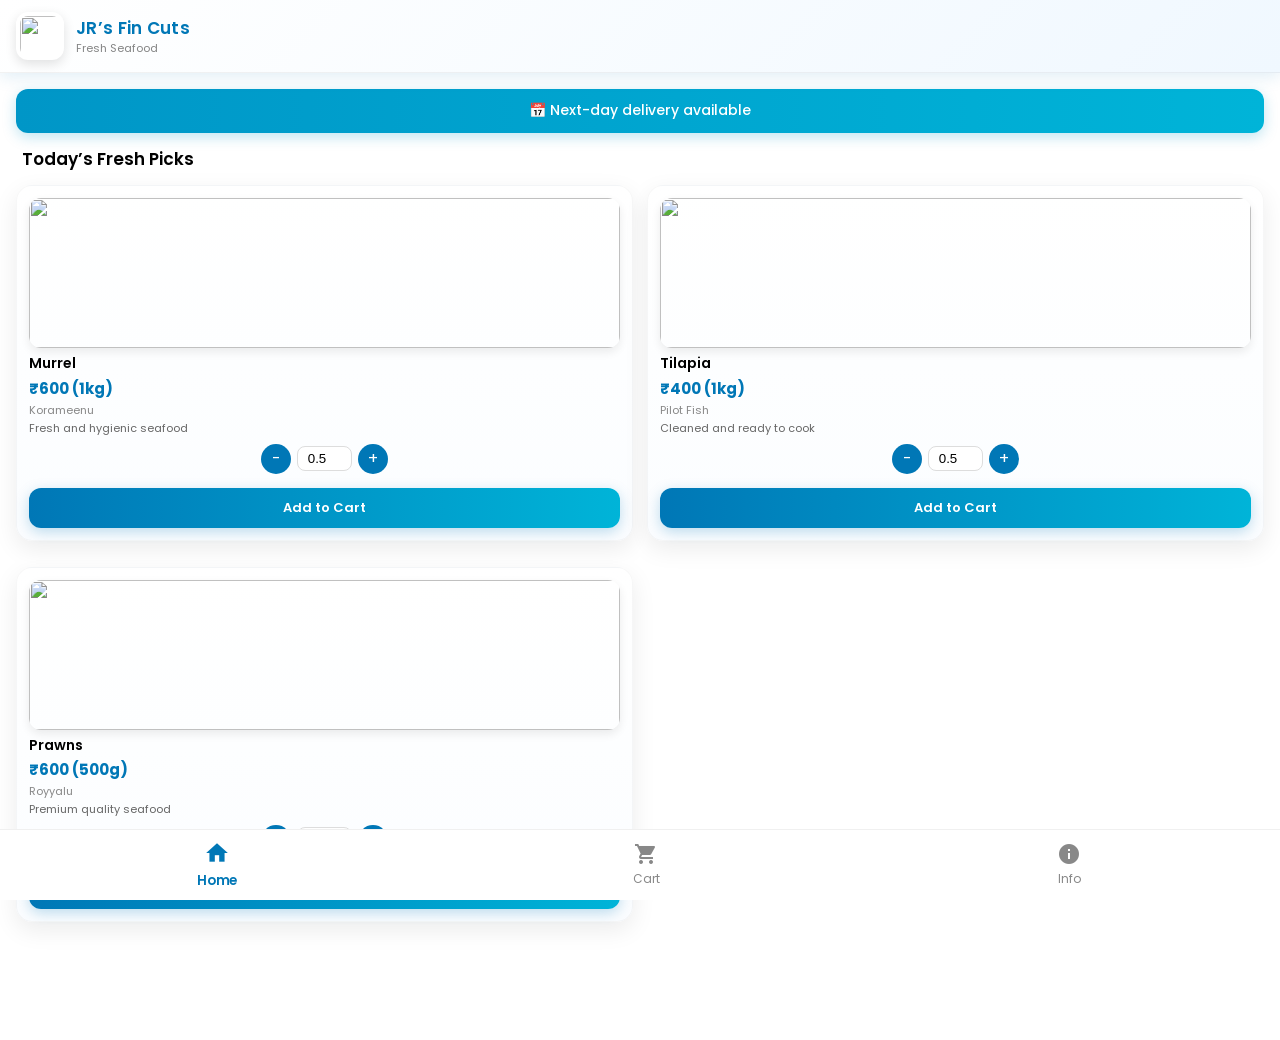
==== index.html @ ba341e98 "Add files via upload" ====
<!DOCTYPE html>
<html>
<head>
  <title>JR’s Fin Cuts</title>
  <meta name="viewport" content="width=device-width, initial-scale=1.0">
  <link rel="stylesheet" href="style.css">
  <link href="https://fonts.googleapis.com/icon?family=Material+Icons" rel="stylesheet">
  <link href="https://fonts.googleapis.com/css2?family=Poppins:wght@400;600&display=swap" rel="stylesheet">
</head>

<body class="home-page">

<div class="header">
  <div class="header-left">
    <img src="images/logo.jpg" class="logo">
    <div class="title-box">
      <h1>JR’s Fin Cuts</h1>
      <p class="tagline">Fresh Seafood</p>
    </div>
  </div>
</div>

<div class="content">

  <div class="banner">
    📅 Next-day delivery available
  </div>

  <h2 class="section-title">Today’s Fresh Picks</h2>

  <div class="container">

    <!-- Murrel -->
    <div class="card">

      <a href="product.html?id=murrel">
        <img src="images/products/koramennu.png" class="single-img">
      </a>

      <!-- NAME + PRICE -->
      <div class="top-row">
        <h3>Murrel</h3>
        <p class="price">₹600 (1kg)</p>
      </div>

      <p class="local">Korameenu</p>
      <p class="desc">Fresh and hygienic seafood</p>

      <!-- ACTION AREA -->
      <div class="action-area">
        <div class="qty">
          <button class="minus">-</button>
          <input type="number" value="0.5" min="0.5" step="0.5">
          <button class="plus">+</button>
        </div>

        <button class="add-btn">Add to Cart</button>
      </div>

    </div>

    <!-- Tilapia -->
    <div class="card">

      <a href="product.html?id=tilapia">
        <img src="images/products/fish1.png" class="single-img">
      </a>

      <div class="top-row">
        <h3>Tilapia</h3>
        <p class="price">₹400 (1kg)</p>
      </div>

      <p class="local">Pilot Fish</p>
      <p class="desc">Cleaned and ready to cook</p>

      <div class="action-area">
        <div class="qty">
          <button class="minus">-</button>
          <input type="number" value="0.5" min="0.5" step="0.5">
          <button class="plus">+</button>
        </div>

        <button class="add-btn">Add to Cart</button>
      </div>

    </div>

    <!-- Prawns -->
    <div class="card">

      <a href="product.html?id=prawns">
        <img src="images/products/prawns3.png" class="single-img">
      </a>

      <div class="top-row">
        <h3>Prawns</h3>
        <p class="price">₹600 (500g)</p>
      </div>

      <p class="local">Royyalu</p>
      <p class="desc">Premium quality seafood</p>

      <div class="action-area">
        <div class="qty">
          <button class="minus">-</button>
          <input type="number" value="0.5" min="0.5" step="0.5">
          <button class="plus">+</button>
        </div>

        <button class="add-btn">Add to Cart</button>
      </div>

    </div>

  </div>

</div>

<div class="bottom-nav">
  <a href="index.html" class="active">
    <span class="material-icons">home</span><br>Home
  </a>
  <a href="cart.html">
    <span class="material-icons">shopping_cart</span>
    <span id="cart-count" class="badge"></span>
    <br>Cart
  </a>
  <a href="info.html">
    <span class="material-icons">info</span><br>Info
  </a>
</div>

<div id="toast"></div>

<script src="script.js"></script>

</body>
</html>
---- style.css ----
/* ===== BASE RESET (SAFE) ===== */
*,
*::before,
*::after {
  box-sizing: border-box;
  margin: 0;
  padding: 0;
}

/* ===== IMAGE BASE SYSTEM ===== */
img {
  max-width: 100%;
  display: block;
}

/* Prevent font inconsistencies */
html {
  -webkit-text-size-adjust: 100%;
}

/* Improve rendering */
body {
  line-height: 1.4;
}

/* ===== TYPOGRAPHY SYSTEM (SAFE) ===== */

/* Headings */
h1 {
  font-size: 18px;
  font-weight: 600;
}

h2 {
  font-size: 17px;
  font-weight: 600;
}

h3 {
  font-size: 14px;
  font-weight: 600;
}

/* Paragraphs */
p {
  font-size: 13px;
  line-height: 1.4;
}

/* Small text (reuse existing classes safely) */
.local,
.desc,
.tagline {
  font-size: 11px;
  line-height: 1.3;
}

/* ===== BASE SPACING SYSTEM (SAFE) ===== */

/* Section spacing */
.section-title {
  margin: 16px 6px 10px;
}

/* Card spacing normalization */
.card {
  margin-bottom: 12px;
}

/* Paragraph spacing */
p {
  margin: 4px 0;
}

/* Headings spacing */
h1, h2, h3 {
  margin: 4px 0;
}

/* Button spacing */
button {
  margin-top: 6px;
}

.qty button {
  margin-top: 0;
}

/* =========================
   GLOBAL RESET
========================= */
* {
  box-sizing: border-box;
}

/* =========================
   BASE SYSTEM
========================= */
body {
  margin: 0;
  font-family: 'Poppins', sans-serif;

  background: url("images/bg.jpg") no-repeat center center fixed;
  background-size: cover;

  padding-bottom: 90px;
  -webkit-font-smoothing: antialiased;
  text-rendering: optimizeLegibility;
}

/* ✅ BLUR OVERLAY */
body::before {
  content: "";
  position: fixed;
  top: 0;
  left: 0;
  width: 100%;
  height: 100%;

  backdrop-filter: blur(1px);
  background: rgba(255,255,255,0.35);

  z-index: -1;
}

html {
  scroll-behavior: smooth;
}

.content {
  padding: 16px;
  width: 100%;
}

/* =========================
   HEADER (GLASS PREMIUM)
========================= */
.header {
  display: flex;
  align-items: center;
  padding: 12px 16px;

  background: linear-gradient(135deg, #ffffff, #f0f8ff);
  backdrop-filter: blur(10px);

  position: sticky;
  top: 0;
  z-index: 10;

  border-bottom: 1px solid rgba(0,0,0,0.05);
  box-shadow: 0 4px 16px rgba(0,119,182,0.12);
}

.header-left {
  display: flex;
  align-items: center;
}

.logo {
  width: 48px;
  height: 48px;
  border-radius: 12px;
  margin-right: 12px;

  background: white;
  padding: 4px;

  box-shadow: 0 4px 12px rgba(0,0,0,0.12);
}

.title-box h1 {
  margin: 0;
  font-size: 17px;
  font-weight: 600;
  color: #0077B6;
  letter-spacing: 0.3px;
}

.tagline {
  margin: 0;
  font-size: 11px;
  color: #666;
  opacity: 0.8;
}

/* =========================
   BANNER
========================= */
.banner {
  background: linear-gradient(90deg, #0096C7, #00B4D8);
  color: white;
  padding: 12px;
  border-radius: 12px;
  text-align: center;
  font-size: 14px;
  margin-bottom: 15px;
  font-weight: 500;
  box-shadow: 0 4px 14px rgba(0,150,199,0.25);
}

/* =========================
   TITLES
========================= */
.section-title {
  margin: 14px 6px;
  font-size: 17px;
  font-weight: 600;
}

/* =========================
   GRID SYSTEM
========================= */
.container {
  display: grid;
  grid-template-columns: repeat(2, 1fr);
  gap: 14px;
  width: 100%;
}

/* =========================
   PRODUCT CARD
========================= */
.card {
  background: linear-gradient(180deg, #ffffff, #fbfdff);
  border-radius: 16px;
  padding: 12px;

  border: 1px solid rgba(0,0,0,0.03);
  box-shadow: 0 8px 24px rgba(0,0,0,0.08);

  transition: transform 0.25s ease, box-shadow 0.25s ease;

  width: 100%;
}

.card:hover {
  transform: translateY(-4px);
  box-shadow: 0 12px 28px rgba(0,0,0,0.12);
}

/* =========================
   IMAGE SLIDER
========================= */
.product-slider {
  cursor: pointer;
}

.slide {
  width: 100%;
  height: 150px;
  object-fit: cover;
  border-radius: 12px;
  display: none;
  background: #eee;
  box-shadow: 0 4px 10px rgba(0,0,0,0.08);
}

.slide.active {
  display: block;
}

.dots {
  text-align: center;
  margin: 6px 0;
}

.dot {
  height: 6px;
  width: 6px;
  background: #ccc;
  border-radius: 50%;
  margin: 3px;
  display: inline-block;
}

.dot.active {
  background: #0077B6;
}

/* =========================
   SINGLE IMAGE
========================= */
.single-img {
  width: 100%;
  height: 150px;
  object-fit: cover;
  border-radius: 12px;
  margin-bottom: 6px;
  box-shadow: 0 4px 10px rgba(0,0,0,0.08);
}

/* =========================
   TEXT SYSTEM
========================= */
.card h3 {
  font-size: 14px;
  font-weight: 600;
  margin: 6px 0 2px;
}

.local {
  font-size: 11px;
  color: #888;
}

.price {
  font-size: 15px;
  font-weight: 700;
  color: #0077B6;
  margin: 4px 0;
}

.desc {
  font-size: 11px;
  color: #666;
  line-height: 1.3;
}

/* =========================
   QUANTITY
========================= */
.qty {
  display: flex;
  align-items: center;
  justify-content: center;
  gap: 6px;
  margin: 8px 0;
}

.qty button {
  background: #0077B6;
  color: white;
  border: none;
  width: 30px;
  height: 30px;
  border-radius: 50%;
  font-size: 16px;
}

.qty input {
  width: 55px;
  text-align: center;
  border-radius: 8px;
  border: 1px solid #ddd;
  padding: 4px;
  font-weight: 500;
  outline: none;
}

.qty input:focus {
  border-color: #0077B6;
}

/* =========================
   BUTTON SYSTEM
========================= */
button {
  font-family: 'Poppins', sans-serif;
  transition: transform 0.2s ease, opacity 0.2s ease;
  -webkit-tap-highlight-color: transparent;

  display: inline-block;
}

button:hover {
  opacity: 0.95;
}

button:active {
  transform: scale(0.96);
}

.add-btn {
  background: linear-gradient(90deg, #0077B6, #00B4D8);
  color: white;
  border: none;
  padding: 10px;
  width: 100%;
  border-radius: 12px;
  font-size: 13px;
  font-weight: 600;
  box-shadow: 0 4px 14px rgba(0,119,182,0.25);
}

.add-btn:active {
  transform: scale(0.95);
}

/* =========================
   CART
========================= */
.cart-item {
  background: white;
  width: 92%;
  margin: 12px auto;
  padding: 14px;
  border-radius: 16px;

  border: 1px solid rgba(0,0,0,0.04);
  box-shadow: 0 6px 18px rgba(0,0,0,0.08);

  transition: all 0.2s ease;
}

.cart-item:hover {
  transform: scale(1.01);
}

.cart-row {
  display: flex;
  gap: 12px;
}

.cart-img {
  width: 80px;
  height: 80px;
  border-radius: 12px;
}

.cart-details {
  flex: 1;
}

.item-total {
  font-weight: 600;
}

/* =========================
   ORDER BUTTON
========================= */
#orderBtn {
  background: linear-gradient(90deg, #2ECC71, #27AE60);
  color: white;
  border: none;
  padding: 16px;
  width: 90%;
  border-radius: 14px;
  font-size: 16px;
  margin-top: 10px;
  box-shadow: 0 6px 18px rgba(46,204,113,0.3);

  display: block;
  margin-left: auto;
  margin-right: auto;
}

/* =========================
   INFO PAGE
========================= */
.info-card {
  width: 92%;
  margin: 12px auto;
  padding: 14px;
  border-radius: 16px;
  background: white;
}

.contact-btn {
  background: #0096C7;
  color: white;
  border: none;
  padding: 12px;
  width: 100%;
  margin: 6px 0;
  border-radius: 10px;
  font-weight: 600;
}

/* =========================
   NAVBAR
========================= */
.bottom-nav {
  position: fixed;
  bottom: 0;
  width: 100%;
  background: white;
  display: flex;
  justify-content: space-around;
  padding: 12px 0;
  border-top: 1px solid rgba(0,0,0,0.06);
}

.bottom-nav a {
  text-decoration: none;
  color: #888;
  font-size: 12px;
  text-align: center;
  position: relative;
  transition: all 0.2s ease;
}

.bottom-nav a.active {
  color: #0077B6;
  font-weight: 600;
  transform: scale(1.1);
}

/* =========================
   ICONS + BADGE
========================= */
.material-icons {
  font-size: 22px;
}

.badge {
  position: absolute;
  top: 2px;
  right: 10px;
  background: #ff4d4f;
  color: white;
  font-size: 10px;
  padding: 2px 6px;
  border-radius: 50%;
}

/* =========================
   TOAST
========================= */
#toast {
  position: fixed;
  bottom: 80px;
  left: 50%;
  transform: translateX(-50%);

  background: rgba(0,0,0,0.85);
  color: white;
  padding: 10px 20px;
  border-radius: 20px;
  font-size: 13px;

  display: none;
  pointer-events: none;
  z-index: 999;
}

/* =========================
   ANIMATIONS
========================= */
.card, .cart-item {
  animation: fadeIn 0.4s ease;
}

@keyframes fadeIn {
  from {
    opacity: 0;
    transform: translateY(8px);
  }
  to {
    opacity: 1;
    transform: translateY(0);
  }
}

/* =========================
  PRODUCT DETAIL PAGE
  ========================= */
.product-img {
  width: 100%;
}

/* ===== CLEANUP: INLINE STYLES ===== */

.back-btn {
  margin-bottom: 10px;
}

.section-subtitle {
  margin-top: 30px;
}
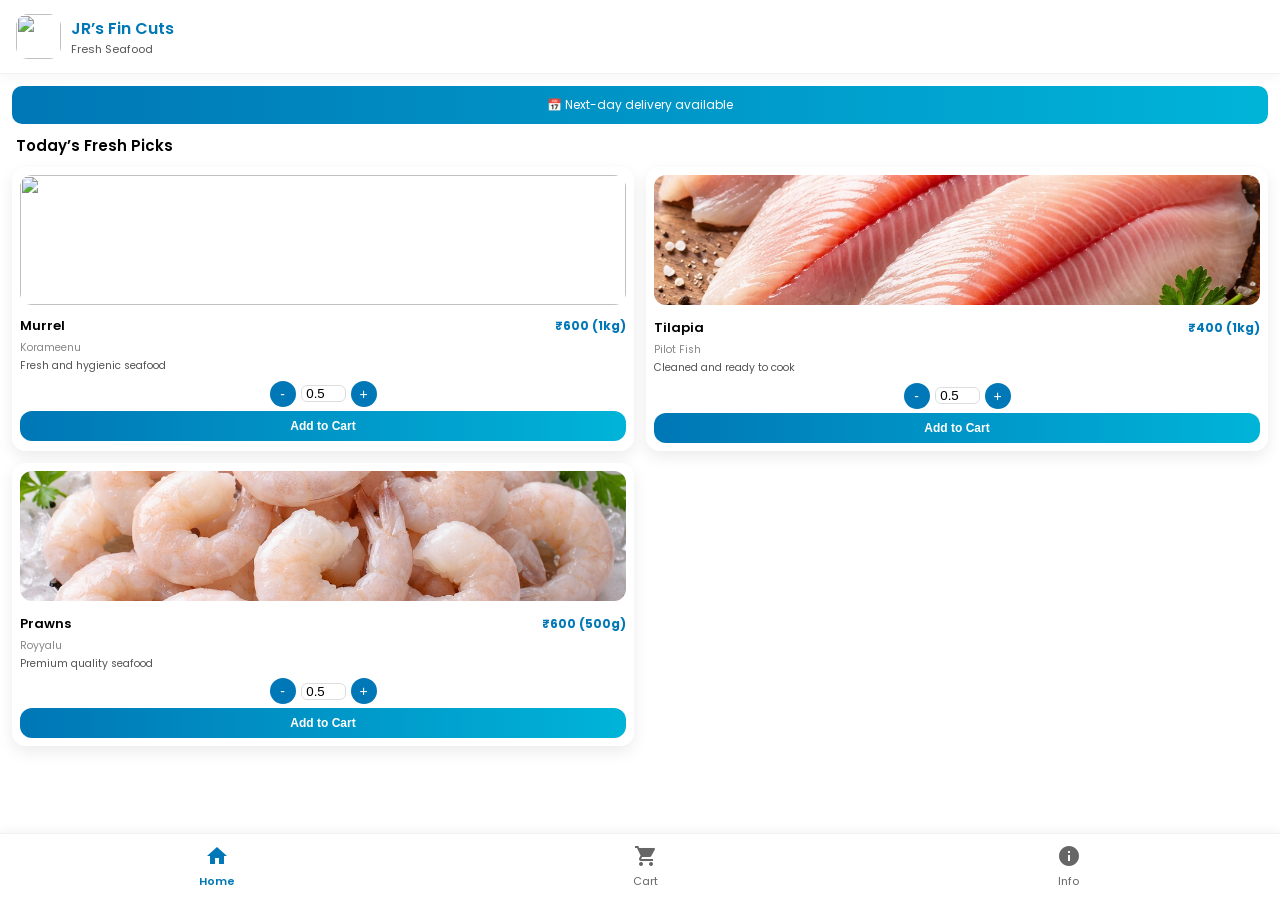
==== commit 7707d680: "Add files via upload" ====
--- a/index.html
+++ b/index.html
@@ -3,13 +3,16 @@
 <head>
   <title>JR’s Fin Cuts</title>
   <meta name="viewport" content="width=device-width, initial-scale=1.0">
+
   <link rel="stylesheet" href="style.css">
+
   <link href="https://fonts.googleapis.com/icon?family=Material+Icons" rel="stylesheet">
   <link href="https://fonts.googleapis.com/css2?family=Poppins:wght@400;600&display=swap" rel="stylesheet">
 </head>
 
 <body class="home-page">
 
+<!-- HEADER -->
 <div class="header">
   <div class="header-left">
     <img src="images/logo.jpg" class="logo">
@@ -20,6 +23,7 @@
   </div>
 </div>
 
+<!-- CONTENT -->
 <div class="content">
 
   <div class="banner">
@@ -31,13 +35,16 @@
   <div class="container">
 
     <!-- Murrel -->
-    <div class="card">
+    <div class="card"
+      data-name="Murrel"
+      data-local="Korameenu"
+      data-price="600"
+      data-img="images/products/koramennu.png">
 
       <a href="product.html?id=murrel">
         <img src="images/products/koramennu.png" class="single-img">
       </a>
 
-      <!-- NAME + PRICE -->
       <div class="top-row">
         <h3>Murrel</h3>
         <p class="price">₹600 (1kg)</p>
@@ -46,7 +53,6 @@
       <p class="local">Korameenu</p>
       <p class="desc">Fresh and hygienic seafood</p>
 
-      <!-- ACTION AREA -->
       <div class="action-area">
         <div class="qty">
           <button class="minus">-</button>
@@ -54,16 +60,20 @@
           <button class="plus">+</button>
         </div>
 
-        <button class="add-btn">Add to Cart</button>
+        <button class="add-btn btn">Add to Cart</button>
       </div>
 
     </div>
 
     <!-- Tilapia -->
-    <div class="card">
+    <div class="card"
+      data-name="Tilapia"
+      data-local="Pilot Fish"
+      data-price="400"
+      data-img="images/products/tilapia.png">
 
       <a href="product.html?id=tilapia">
-        <img src="images/products/fish1.png" class="single-img">
+        <img src="images/products/tilapia.png" class="single-img">
       </a>
 
       <div class="top-row">
@@ -81,16 +91,20 @@
           <button class="plus">+</button>
         </div>
 
-        <button class="add-btn">Add to Cart</button>
+        <button class="add-btn btn">Add to Cart</button>
       </div>
 
     </div>
 
     <!-- Prawns -->
-    <div class="card">
+    <div class="card"
+      data-name="Prawns"
+      data-local="Royyalu"
+      data-price="600"
+      data-img="images/products/prawns.png">
 
       <a href="product.html?id=prawns">
-        <img src="images/products/prawns3.png" class="single-img">
+        <img src="images/products/prawns.png" class="single-img">
       </a>
 
       <div class="top-row">
@@ -108,7 +122,7 @@
           <button class="plus">+</button>
         </div>
 
-        <button class="add-btn">Add to Cart</button>
+        <button class="add-btn btn">Add to Cart</button>
       </div>
 
     </div>
@@ -117,22 +131,27 @@
 
 </div>
 
+<!-- NAVBAR -->
 <div class="bottom-nav">
   <a href="index.html" class="active">
     <span class="material-icons">home</span><br>Home
   </a>
+
   <a href="cart.html">
     <span class="material-icons">shopping_cart</span>
     <span id="cart-count" class="badge"></span>
     <br>Cart
   </a>
+
   <a href="info.html">
     <span class="material-icons">info</span><br>Info
   </a>
 </div>
 
+<!-- TOAST -->
 <div id="toast"></div>
 
+<!-- SCRIPT -->
 <script src="script.js"></script>
 
 </body>
--- a/style.css
+++ b/style.css
@@ -1,114 +1,23 @@
-/* ===== BASE RESET (SAFE) ===== */
-*,
-*::before,
-*::after {
-  box-sizing: border-box;
+/* =========================
+   GLOBAL BASE
+========================= */
+
+* {
   margin: 0;
   padding: 0;
-}
-
-/* ===== IMAGE BASE SYSTEM ===== */
-img {
-  max-width: 100%;
-  display: block;
-}
-
-/* Prevent font inconsistencies */
-html {
-  -webkit-text-size-adjust: 100%;
-}
-
-/* Improve rendering */
+  box-sizing: border-box;
+}
+
 body {
-  line-height: 1.4;
-}
-
-/* ===== TYPOGRAPHY SYSTEM (SAFE) ===== */
-
-/* Headings */
-h1 {
-  font-size: 18px;
-  font-weight: 600;
-}
-
-h2 {
-  font-size: 17px;
-  font-weight: 600;
-}
-
-h3 {
-  font-size: 14px;
-  font-weight: 600;
-}
-
-/* Paragraphs */
-p {
-  font-size: 13px;
-  line-height: 1.4;
-}
-
-/* Small text (reuse existing classes safely) */
-.local,
-.desc,
-.tagline {
-  font-size: 11px;
-  line-height: 1.3;
-}
-
-/* ===== BASE SPACING SYSTEM (SAFE) ===== */
-
-/* Section spacing */
-.section-title {
-  margin: 16px 6px 10px;
-}
-
-/* Card spacing normalization */
-.card {
-  margin-bottom: 12px;
-}
-
-/* Paragraph spacing */
-p {
-  margin: 4px 0;
-}
-
-/* Headings spacing */
-h1, h2, h3 {
-  margin: 4px 0;
-}
-
-/* Button spacing */
-button {
-  margin-top: 6px;
-}
-
-.qty button {
-  margin-top: 0;
-}
-
-/* =========================
-   GLOBAL RESET
-========================= */
-* {
-  box-sizing: border-box;
-}
-
-/* =========================
-   BASE SYSTEM
-========================= */
-body {
-  margin: 0;
   font-family: 'Poppins', sans-serif;
 
   background: url("images/bg.jpg") no-repeat center center fixed;
   background-size: cover;
 
   padding-bottom: 90px;
-  -webkit-font-smoothing: antialiased;
-  text-rendering: optimizeLegibility;
-}
-
-/* ✅ BLUR OVERLAY */
+}
+
+/* BACKGROUND BLUR ONLY */
 body::before {
   content: "";
   position: fixed;
@@ -117,38 +26,31 @@
   width: 100%;
   height: 100%;
 
-  backdrop-filter: blur(1px);
-  background: rgba(255,255,255,0.35);
+  backdrop-filter: blur(2px);
+  -webkit-backdrop-filter: blur(2px);
+
+  background: rgba(255,255,255,0.2);
 
   z-index: -1;
 }
 
-html {
-  scroll-behavior: smooth;
-}
-
-.content {
-  padding: 16px;
-  width: 100%;
-}
-
 /* =========================
-   HEADER (GLASS PREMIUM)
+   HEADER (NO BLUR - PREMIUM)
 ========================= */
+
 .header {
   display: flex;
   align-items: center;
-  padding: 12px 16px;
-
-  background: linear-gradient(135deg, #ffffff, #f0f8ff);
-  backdrop-filter: blur(10px);
+  padding: 14px 16px;
+
+  background: rgba(255,255,255,0.95);
 
   position: sticky;
   top: 0;
   z-index: 10;
 
   border-bottom: 1px solid rgba(0,0,0,0.05);
-  box-shadow: 0 4px 16px rgba(0,119,182,0.12);
+  box-shadow: 0 4px 12px rgba(0,0,0,0.04);
 }
 
 .header-left {
@@ -157,347 +59,55 @@
 }
 
 .logo {
-  width: 48px;
-  height: 48px;
+  width: 45px;
+  height: 45px;
   border-radius: 12px;
-  margin-right: 12px;
-
-  background: white;
-  padding: 4px;
-
-  box-shadow: 0 4px 12px rgba(0,0,0,0.12);
+  margin-right: 10px;
 }
 
 .title-box h1 {
-  margin: 0;
-  font-size: 17px;
-  font-weight: 600;
+  font-size: 16px;
   color: #0077B6;
-  letter-spacing: 0.3px;
+  font-weight: 600;
 }
 
 .tagline {
-  margin: 0;
   font-size: 11px;
-  color: #666;
-  opacity: 0.8;
+  color: #555;
 }
 
 /* =========================
-   BANNER
+   NAVBAR (NO BLUR)
 ========================= */
-.banner {
-  background: linear-gradient(90deg, #0096C7, #00B4D8);
-  color: white;
-  padding: 12px;
-  border-radius: 12px;
-  text-align: center;
-  font-size: 14px;
-  margin-bottom: 15px;
-  font-weight: 500;
-  box-shadow: 0 4px 14px rgba(0,150,199,0.25);
-}
-
-/* =========================
-   TITLES
-========================= */
-.section-title {
-  margin: 14px 6px;
-  font-size: 17px;
-  font-weight: 600;
-}
-
-/* =========================
-   GRID SYSTEM
-========================= */
-.container {
-  display: grid;
-  grid-template-columns: repeat(2, 1fr);
-  gap: 14px;
-  width: 100%;
-}
-
-/* =========================
-   PRODUCT CARD
-========================= */
-.card {
-  background: linear-gradient(180deg, #ffffff, #fbfdff);
-  border-radius: 16px;
-  padding: 12px;
-
-  border: 1px solid rgba(0,0,0,0.03);
-  box-shadow: 0 8px 24px rgba(0,0,0,0.08);
-
-  transition: transform 0.25s ease, box-shadow 0.25s ease;
-
-  width: 100%;
-}
-
-.card:hover {
-  transform: translateY(-4px);
-  box-shadow: 0 12px 28px rgba(0,0,0,0.12);
-}
-
-/* =========================
-   IMAGE SLIDER
-========================= */
-.product-slider {
-  cursor: pointer;
-}
-
-.slide {
-  width: 100%;
-  height: 150px;
-  object-fit: cover;
-  border-radius: 12px;
-  display: none;
-  background: #eee;
-  box-shadow: 0 4px 10px rgba(0,0,0,0.08);
-}
-
-.slide.active {
-  display: block;
-}
-
-.dots {
-  text-align: center;
-  margin: 6px 0;
-}
-
-.dot {
-  height: 6px;
-  width: 6px;
-  background: #ccc;
-  border-radius: 50%;
-  margin: 3px;
-  display: inline-block;
-}
-
-.dot.active {
-  background: #0077B6;
-}
-
-/* =========================
-   SINGLE IMAGE
-========================= */
-.single-img {
-  width: 100%;
-  height: 150px;
-  object-fit: cover;
-  border-radius: 12px;
-  margin-bottom: 6px;
-  box-shadow: 0 4px 10px rgba(0,0,0,0.08);
-}
-
-/* =========================
-   TEXT SYSTEM
-========================= */
-.card h3 {
-  font-size: 14px;
-  font-weight: 600;
-  margin: 6px 0 2px;
-}
-
-.local {
-  font-size: 11px;
-  color: #888;
-}
-
-.price {
-  font-size: 15px;
-  font-weight: 700;
-  color: #0077B6;
-  margin: 4px 0;
-}
-
-.desc {
-  font-size: 11px;
-  color: #666;
-  line-height: 1.3;
-}
-
-/* =========================
-   QUANTITY
-========================= */
-.qty {
-  display: flex;
-  align-items: center;
-  justify-content: center;
-  gap: 6px;
-  margin: 8px 0;
-}
-
-.qty button {
-  background: #0077B6;
-  color: white;
-  border: none;
-  width: 30px;
-  height: 30px;
-  border-radius: 50%;
-  font-size: 16px;
-}
-
-.qty input {
-  width: 55px;
-  text-align: center;
-  border-radius: 8px;
-  border: 1px solid #ddd;
-  padding: 4px;
-  font-weight: 500;
-  outline: none;
-}
-
-.qty input:focus {
-  border-color: #0077B6;
-}
-
-/* =========================
-   BUTTON SYSTEM
-========================= */
-button {
-  font-family: 'Poppins', sans-serif;
-  transition: transform 0.2s ease, opacity 0.2s ease;
-  -webkit-tap-highlight-color: transparent;
-
-  display: inline-block;
-}
-
-button:hover {
-  opacity: 0.95;
-}
-
-button:active {
-  transform: scale(0.96);
-}
-
-.add-btn {
-  background: linear-gradient(90deg, #0077B6, #00B4D8);
-  color: white;
-  border: none;
-  padding: 10px;
-  width: 100%;
-  border-radius: 12px;
-  font-size: 13px;
-  font-weight: 600;
-  box-shadow: 0 4px 14px rgba(0,119,182,0.25);
-}
-
-.add-btn:active {
-  transform: scale(0.95);
-}
-
-/* =========================
-   CART
-========================= */
-.cart-item {
-  background: white;
-  width: 92%;
-  margin: 12px auto;
-  padding: 14px;
-  border-radius: 16px;
-
-  border: 1px solid rgba(0,0,0,0.04);
-  box-shadow: 0 6px 18px rgba(0,0,0,0.08);
-
-  transition: all 0.2s ease;
-}
-
-.cart-item:hover {
-  transform: scale(1.01);
-}
-
-.cart-row {
-  display: flex;
-  gap: 12px;
-}
-
-.cart-img {
-  width: 80px;
-  height: 80px;
-  border-radius: 12px;
-}
-
-.cart-details {
-  flex: 1;
-}
-
-.item-total {
-  font-weight: 600;
-}
-
-/* =========================
-   ORDER BUTTON
-========================= */
-#orderBtn {
-  background: linear-gradient(90deg, #2ECC71, #27AE60);
-  color: white;
-  border: none;
-  padding: 16px;
-  width: 90%;
-  border-radius: 14px;
-  font-size: 16px;
-  margin-top: 10px;
-  box-shadow: 0 6px 18px rgba(46,204,113,0.3);
-
-  display: block;
-  margin-left: auto;
-  margin-right: auto;
-}
-
-/* =========================
-   INFO PAGE
-========================= */
-.info-card {
-  width: 92%;
-  margin: 12px auto;
-  padding: 14px;
-  border-radius: 16px;
-  background: white;
-}
-
-.contact-btn {
-  background: #0096C7;
-  color: white;
-  border: none;
-  padding: 12px;
-  width: 100%;
-  margin: 6px 0;
-  border-radius: 10px;
-  font-weight: 600;
-}
-
-/* =========================
-   NAVBAR
-========================= */
+
 .bottom-nav {
   position: fixed;
   bottom: 0;
   width: 100%;
-  background: white;
+
+  background: rgba(255,255,255,0.95);
+
   display: flex;
   justify-content: space-around;
-  padding: 12px 0;
-  border-top: 1px solid rgba(0,0,0,0.06);
+  padding: 10px 0;
+
+  border-top: 1px solid rgba(0,0,0,0.05);
+  box-shadow: 0 -2px 10px rgba(0,0,0,0.05);
 }
 
 .bottom-nav a {
   text-decoration: none;
-  color: #888;
-  font-size: 12px;
+  color: #666;
+  font-size: 11px;
   text-align: center;
   position: relative;
-  transition: all 0.2s ease;
 }
 
 .bottom-nav a.active {
   color: #0077B6;
   font-weight: 600;
-  transform: scale(1.1);
-}
-
-/* =========================
-   ICONS + BADGE
-========================= */
+}
+
 .material-icons {
   font-size: 22px;
 }
@@ -506,64 +116,585 @@
   position: absolute;
   top: 2px;
   right: 10px;
-  background: #ff4d4f;
+  background: red;
   color: white;
   font-size: 10px;
-  padding: 2px 6px;
+  padding: 2px 5px;
   border-radius: 50%;
 }
 
 /* =========================
    TOAST
 ========================= */
+
 #toast {
   position: fixed;
   bottom: 80px;
   left: 50%;
   transform: translateX(-50%);
 
-  background: rgba(0,0,0,0.85);
+  background: rgba(0,0,0,0.9);
   color: white;
   padding: 10px 20px;
   border-radius: 20px;
   font-size: 13px;
 
   display: none;
-  pointer-events: none;
   z-index: 999;
 }
 
 /* =========================
-   ANIMATIONS
+   INDEX PAGE
 ========================= */
-.card, .cart-item {
-  animation: fadeIn 0.4s ease;
-}
-
-@keyframes fadeIn {
-  from {
-    opacity: 0;
-    transform: translateY(8px);
-  }
-  to {
-    opacity: 1;
-    transform: translateY(0);
-  }
+
+.home-page {
+  padding-bottom: 90px;
+}
+
+/* CONTENT */
+.home-page .content {
+  padding: 12px;
+}
+
+/* BANNER */
+.home-page .banner {
+  background: linear-gradient(90deg, #0077B6, #00B4D8);
+  color: white;
+  padding: 10px;
+  border-radius: 10px;
+  text-align: center;
+  font-size: 12px;
+  margin-bottom: 10px;
+}
+
+/* TITLE */
+.home-page .section-title {
+  font-size: 15px;
+  font-weight: 600;
+  margin: 6px 4px 10px;
+}
+
+/* GRID */
+.home-page .container {
+  display: grid;
+  grid-template-columns: repeat(2, 1fr);
+  gap: 12px;
+}
+
+/* CARD */
+.home-page .card {
+  background: rgba(255,255,255,0.95);
+  border-radius: 14px;
+  padding: 8px;
+
+  display: flex;
+  flex-direction: column;
+  gap: 4px;
+
+  box-shadow: 0 6px 16px rgba(0,0,0,0.08);
+}
+
+/* IMAGE */
+.home-page .single-img {
+  width: 100%;
+  height: 130px;
+  object-fit: cover;
+  border-radius: 12px;
+  margin-bottom: 2px;
+}
+
+/* TOP ROW */
+.home-page .top-row {
+  display: flex;
+  justify-content: space-between;
+  align-items: center;
+}
+
+/* TEXT SYSTEM */
+.home-page h3 {
+  font-size: 13px;
+  font-weight: 600;
+  margin: 0;
+}
+
+.home-page .price {
+  font-size: 12px;
+  font-weight: 700;
+  color: #0077B6;
+}
+
+.home-page .local {
+  font-size: 10.5px;
+  color: #888;
+}
+
+.home-page .desc {
+  font-size: 10.5px;
+  color: #555;
+  line-height: 1.2;
+}
+
+/* ACTION AREA */
+.home-page .action-area {
+  margin-top: 2px;
+}
+
+/* QTY */
+.home-page .qty {
+  display: flex;
+  justify-content: center;
+  align-items: center;
+  gap: 5px;
+  margin: 2px 0;
+}
+
+/* REMOVE BUTTON BORDERS */
+.home-page button {
+  border: none !important;
+  outline: none !important;
+  box-shadow: none !important;
+}
+
+/* QTY BUTTONS */
+.home-page .qty button {
+  width: 26px;
+  height: 26px;
+  border-radius: 50%;
+  background: #0077B6;
+  color: white;
+  font-size: 14px;
+}
+
+/* INPUT */
+.home-page .qty input {
+  width: 45px;
+  text-align: center;
+  border: 1px solid #ddd;
+  border-radius: 6px;
+}
+
+/* ADD BUTTON */
+.home-page .add-btn {
+  width: 100%;
+  padding: 8px;
+  border-radius: 12px;
+
+  background: linear-gradient(90deg, #0077B6, #00B4D8);
+  color: white;
+
+  font-size: 12px;
+  font-weight: 600;
+
+  margin-top: 2px;
 }
 
 /* =========================
-  PRODUCT DETAIL PAGE
-  ========================= */
-.product-img {
-  width: 100%;
-}
-
-/* ===== CLEANUP: INLINE STYLES ===== */
-
-.back-btn {
+   INFO PAGE
+========================= */
+
+.info-page {
+  padding-bottom: 90px;
+}
+
+/* CONTENT */
+.info-page .content {
+  padding: 14px;
+}
+
+/* CARD (same feel as index) */
+.info-page .info-card {
+  background: rgba(255,255,255,0.95);
+  border-radius: 18px;
+  padding: 14px;
+  margin-bottom: 14px;
+
+  box-shadow: 0 8px 20px rgba(0,0,0,0.08);
+}
+
+/* HEADINGS */
+.info-page h2 {
+  font-size: 16px;
   margin-bottom: 10px;
-}
-
-.section-subtitle {
-  margin-top: 30px;
+  color: #0077B6;
+}
+
+.info-page h3 {
+  font-size: 14px;
+  margin-top: 10px;
+  margin-bottom: 6px;
+  color: #333;
+}
+
+/* TEXT */
+.info-page .info-text {
+  font-size: 12px;
+  color: #555;
+  line-height: 1.6;
+  margin-bottom: 8px;
+}
+
+.info-page .contact-text {
+  font-size: 12px;
+  color: #444;
+  margin-top: 6px;
+}
+
+/* CONTACT BUTTONS */
+.info-page .contact-actions {
+  display: flex;
+  flex-direction: column;
+  gap: 8px;
+  margin-bottom: 10px;
+}
+
+.info-page .contact-btn {
+  width: 100%;
+  padding: 10px;
+  border-radius: 12px;
+
+  background: linear-gradient(90deg, #0077B6, #00B4D8);
+  color: white;
+
+  font-size: 13px;
+  font-weight: 600;
+
+  border: none;
+}
+
+/* HOVER EFFECT */
+.info-page .contact-btn:hover {
+  transform: scale(1.02);
+}
+
+/* =========================
+   CART PAGE
+========================= */
+
+.cart-page {
+  padding-bottom: 90px;
+}
+
+/* CONTENT */
+.cart-page .content {
+  padding: 14px;
+}
+
+/* EMPTY STATE */
+.cart-page .empty-cart {
+  text-align: center;
+  margin-top: 40px;
+}
+
+.cart-page .empty-text {
+  font-size: 14px;
+  color: #555;
+}
+
+/* CART ITEMS */
+.cart-page #cart-container {
+  display: flex;
+  flex-direction: column;
+  gap: 12px;
+}
+
+/* CART ITEM CARD */
+.cart-page .cart-item {
+  background: rgba(255,255,255,0.95);
+  border-radius: 16px;
+  padding: 12px;
+
+  box-shadow: 0 6px 16px rgba(0,0,0,0.08);
+}
+
+/* ROW */
+.cart-page .cart-row {
+  display: flex;
+  gap: 12px;
+}
+
+/* IMAGE */
+.cart-page .cart-img {
+  width: 90px;
+  height: 90px;
+  object-fit: cover;
+  border-radius: 12px;
+}
+
+/* DETAILS */
+.cart-page .cart-details {
+  flex: 1;
+}
+
+/* NAME */
+.cart-page .cart-details h3 {
+  font-size: 14px;
+  font-weight: 600;
+}
+
+/* LOCAL */
+.cart-page .cart-details .local {
+  font-size: 11px;
+  color: #888;
+}
+
+/* PRICE */
+.cart-page .cart-details p {
+  font-size: 12px;
+  margin-top: 4px;
+}
+
+/* QTY */
+.cart-page .qty {
+  display: flex;
+  align-items: center;
+  gap: 6px;
+  margin: 6px 0;
+}
+
+.cart-page .qty button {
+  width: 26px;
+  height: 26px;
+  border-radius: 50%;
+  background: #0077B6;
+  color: white;
+  border: none;
+}
+
+.cart-page .qty input {
+  width: 45px;
+  text-align: center;
+  border: 1px solid #ddd;
+  border-radius: 6px;
+}
+
+/* ITEM TOTAL */
+.cart-page .item-total {
+  font-weight: 600;
+  color: #0077B6;
+  margin-top: 4px;
+}
+
+/* REMOVE BUTTON */
+.cart-page .remove-btn {
+  margin-top: 6px;
+  padding: 6px 10px;
+
+  border-radius: 8px;
+  background: #ff4d4d;
+  color: white;
+
+  font-size: 11px;
+  border: none;
+}
+
+/* SUMMARY (FIXED - NO WHITE BOX) */
+.cart-page .cart-summary {
+  margin-top: 16px;
+  text-align: center;
+}
+
+/* TOTAL */
+.cart-page #total {
+  margin-bottom: 10px;
+  font-size: 16px;
+  color: #0077B6;
+}
+
+/* ORDER BUTTON (FINAL CLEAN) */
+.cart-page .order-btn {
+  width: 100%;
+  padding: 14px;
+  border-radius: 18px;
+
+  background: linear-gradient(90deg, #25D366, #1ebe5d);
+  color: white;
+
+  font-size: 14px;
+  font-weight: 600;
+
+  border: none !important;
+  outline: none !important;
+  box-shadow: none !important;
+
+  appearance: none;
+  -webkit-appearance: none;
+
+  transition: 0.2s;
+}
+
+.cart-page .order-btn:hover {
+  transform: scale(1.02);
+}
+
+/* =========================
+   PRODUCT PAGE
+========================= */
+
+.product-page {
+  padding-bottom: 90px;
+}
+
+/* CONTENT */
+.product-page .content {
+  padding: 14px;
+}
+
+/* BACK BUTTON */
+.product-page .back-btn {
+  margin-bottom: 10px;
+  padding: 6px 10px;
+
+  background: transparent;
+  border: none;
+  font-size: 13px;
+  color: #0077B6;
+}
+
+/* TITLE */
+.product-page #product-name {
+  font-size: 18px;
+  font-weight: 600;
+  margin-bottom: 10px;
+}
+
+/* SLIDER */
+.product-page .product-slider {
+  position: relative;
+  width: 100%;
+  height: 220px;
+  margin-bottom: 10px;
+}
+
+.product-page .slide {
+  width: 100%;
+  height: 100%;
+  object-fit: cover;
+  border-radius: 16px;
+  display: none;
+}
+
+.product-page .slide.active {
+  display: block;
+}
+
+/* DOTS */
+.product-page .dots {
+  text-align: center;
+  margin-bottom: 10px;
+}
+
+.product-page .dot {
+  display: inline-block;
+  width: 6px;
+  height: 6px;
+  margin: 0 4px;
+  background: #ccc;
+  border-radius: 50%;
+}
+
+.product-page .dot.active {
+  background: #0077B6;
+}
+
+/* INFO */
+.product-page .product-info {
+  background: rgba(255,255,255,0.95);
+  padding: 12px;
+  border-radius: 16px;
+
+  box-shadow: 0 6px 16px rgba(0,0,0,0.08);
+  margin-bottom: 12px;
+}
+
+.product-page .local {
+  font-size: 12px;
+  color: #888;
+}
+
+.product-page .price {
+  font-size: 16px;
+  font-weight: 700;
+  color: #0077B6;
+  margin: 4px 0;
+}
+
+.product-page .desc {
+  font-size: 12px;
+  color: #555;
+}
+
+/* QTY */
+.product-page .qty {
+  display: flex;
+  justify-content: center;
+  align-items: center;
+  gap: 6px;
+  margin: 12px 0;
+}
+
+.product-page .qty button {
+  width: 28px;
+  height: 28px;
+  border-radius: 50%;
+  background: #0077B6;
+  color: white;
+  border: none;
+}
+
+.product-page .qty input {
+  width: 50px;
+  text-align: center;
+  border: 1px solid #ddd;
+  border-radius: 8px;
+}
+
+/* ADD BUTTON */
+.product-page .add-btn {
+  width: 100%;
+  padding: 12px;
+  border-radius: 14px;
+
+  background: linear-gradient(90deg, #0077B6, #00B4D8);
+  color: white;
+
+  font-size: 14px;
+  font-weight: 600;
+
+  border: none;
+  margin-bottom: 14px;
+}
+
+/* MORE PRODUCTS */
+.product-page .section-subtitle {
+  font-size: 14px;
+  margin-bottom: 8px;
+}
+
+.product-page .more-products {
+  display: flex;
+  gap: 10px;
+  overflow-x: auto;
+}
+
+/* MINI CARD */
+.product-page .mini-card {
+  min-width: 90px;
+  background: rgba(255,255,255,0.95);
+  padding: 8px;
+  border-radius: 12px;
+  text-align: center;
+
+  box-shadow: 0 4px 12px rgba(0,0,0,0.08);
+}
+
+.product-page .mini-card img {
+  width: 100%;
+  height: 100px;
+  object-fit: cover;
+  border-radius: 8px;
+  margin-bottom: 4px;
+}
+
+.product-page .mini-card p {
+  font-size: 11px;
 }
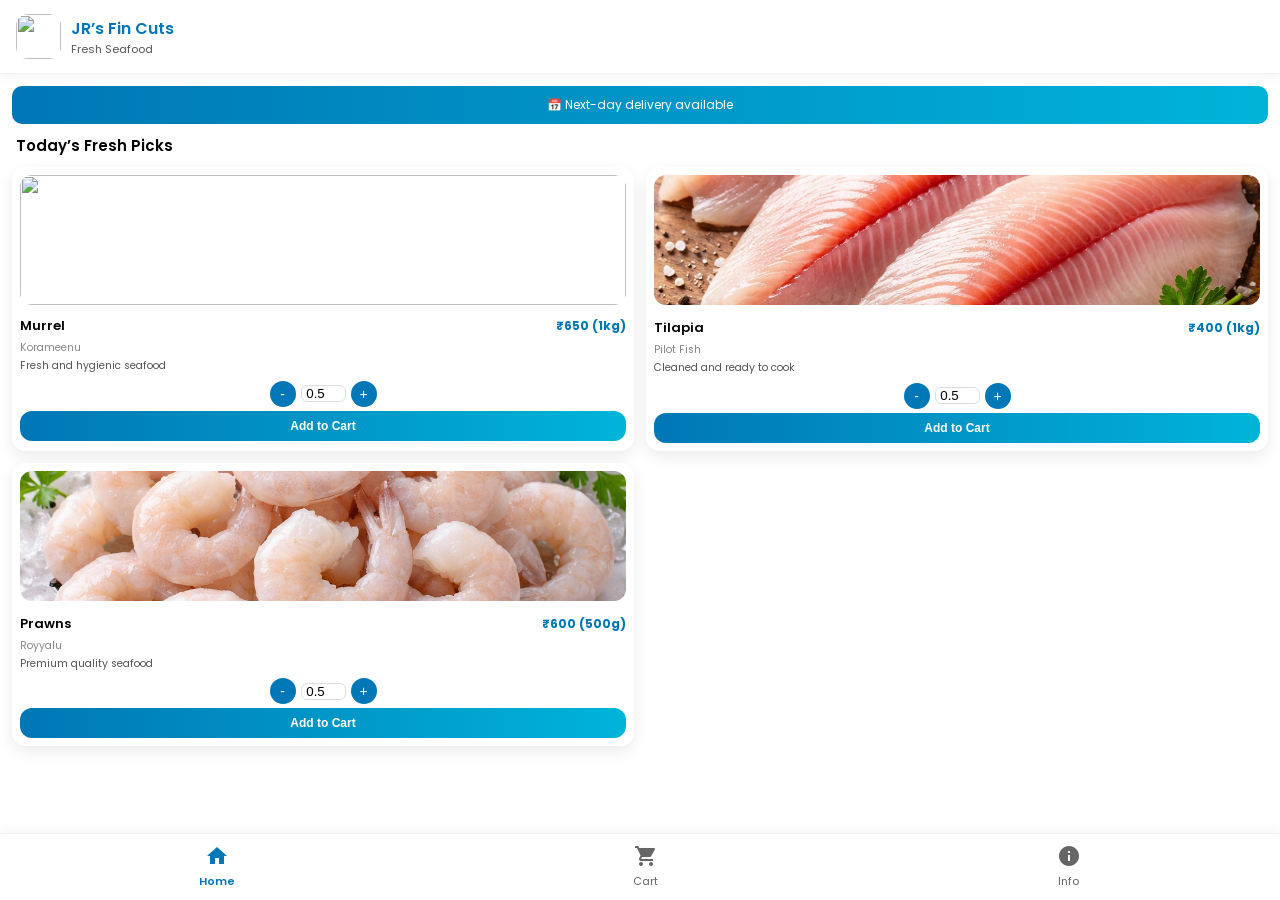
==== commit e6ec0dbd: "Add files via upload" ====
--- a/index.html
+++ b/index.html
@@ -47,7 +47,7 @@
 
       <div class="top-row">
         <h3>Murrel</h3>
-        <p class="price">₹600 (1kg)</p>
+        <p class="price">₹650 (1kg)</p>
       </div>
 
       <p class="local">Korameenu</p>
